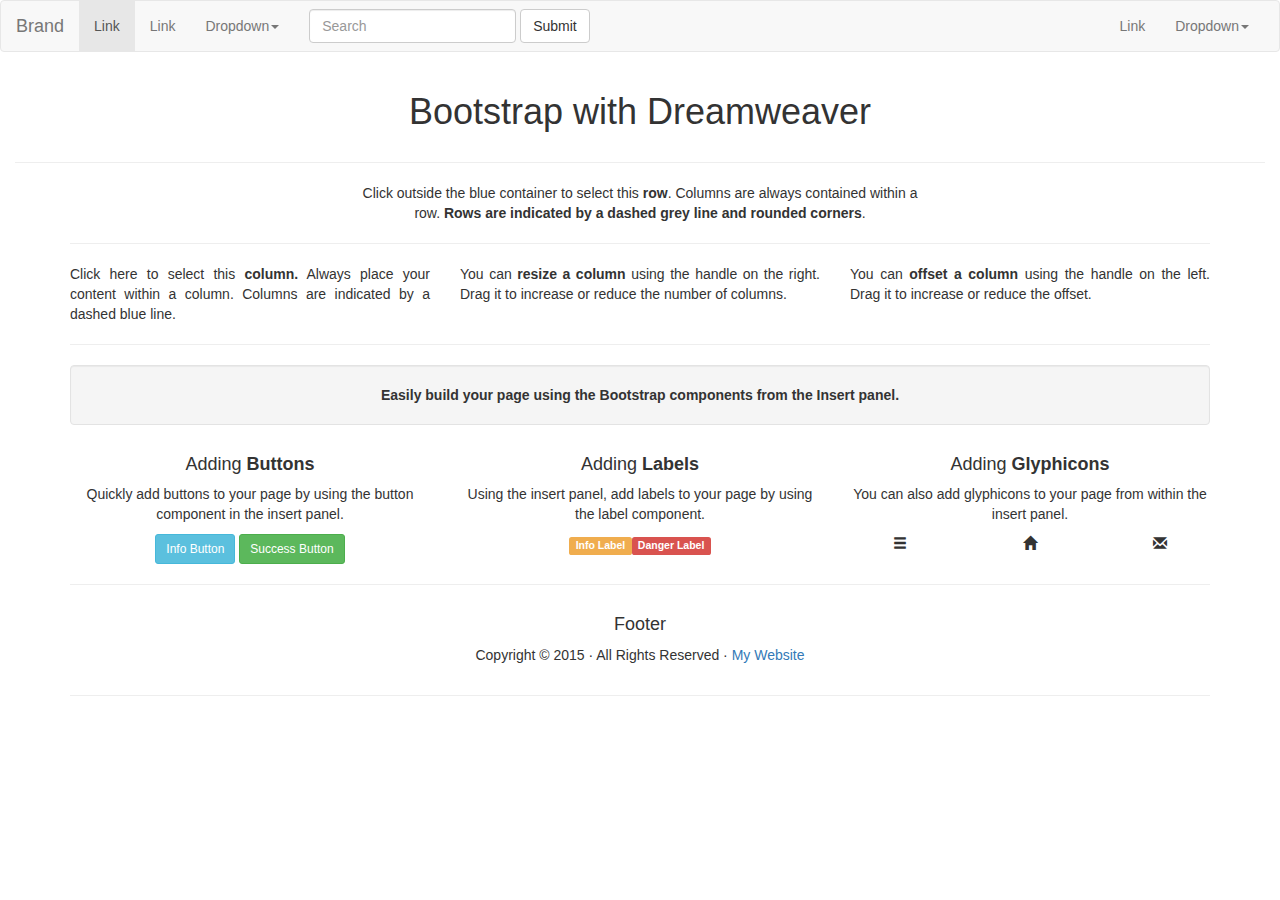
==== index.html @ a33457de "Initial Commit" ====
<!DOCTYPE html>
<html lang="en">
<head>
<meta charset="utf-8">
<meta http-equiv="X-UA-Compatible" content="IE=edge">
<meta name="viewport" content="width=device-width, initial-scale=1">
<title>Bootstrap - Prebuilt Layout</title>

<!-- Bootstrap -->
<link href="css/bootstrap.css" rel="stylesheet">

<!-- HTML5 shim and Respond.js for IE8 support of HTML5 elements and media queries -->
<!-- WARNING: Respond.js doesn't work if you view the page via file:// -->
<!--[if lt IE 9]>
      <script src="https://oss.maxcdn.com/html5shiv/3.7.2/html5shiv.min.js"></script>
      <script src="https://oss.maxcdn.com/respond/1.4.2/respond.min.js"></script>
    <![endif]-->
</head>
<body>
<nav class="navbar navbar-default">
  <div class="container-fluid"> 
    <!-- Brand and toggle get grouped for better mobile display -->
    <div class="navbar-header">
      <button type="button" class="navbar-toggle collapsed" data-toggle="collapse" data-target="#defaultNavbar1"><span class="sr-only">Toggle navigation</span><span class="icon-bar"></span><span class="icon-bar"></span><span class="icon-bar"></span></button>
      <a class="navbar-brand" href="#">Brand</a></div>
    <!-- Collect the nav links, forms, and other content for toggling -->
    <div class="collapse navbar-collapse" id="defaultNavbar1">
      <ul class="nav navbar-nav">
        <li class="active"><a href="#">Link<span class="sr-only">(current)</span></a></li>
        <li><a href="#">Link</a></li>
        <li class="dropdown"><a href="#" class="dropdown-toggle" data-toggle="dropdown" role="button" aria-expanded="false">Dropdown<span class="caret"></span></a>
          <ul class="dropdown-menu" role="menu">
            <li><a href="#">Action</a></li>
            <li><a href="#">Another action</a></li>
            <li><a href="#">Something else here</a></li>
            <li class="divider"></li>
            <li><a href="#">Separated link</a></li>
            <li class="divider"></li>
            <li><a href="#">One more separated link</a></li>
          </ul>
        </li>
      </ul>
      <form class="navbar-form navbar-left" role="search">
        <div class="form-group">
          <input type="text" class="form-control" placeholder="Search">
        </div>
        <button type="submit" class="btn btn-default">Submit</button>
      </form>
      <ul class="nav navbar-nav navbar-right">
        <li><a href="#">Link</a></li>
        <li class="dropdown"><a href="#" class="dropdown-toggle" data-toggle="dropdown" role="button" aria-expanded="false">Dropdown<span class="caret"></span></a>
          <ul class="dropdown-menu" role="menu">
            <li><a href="#">Action</a></li>
            <li><a href="#">Another action</a></li>
            <li><a href="#">Something else here</a></li>
            <li class="divider"></li>
            <li><a href="#">Separated link</a></li>
          </ul>
        </li>
      </ul>
    </div>
    <!-- /.navbar-collapse --> 
  </div>
  <!-- /.container-fluid --> 
</nav>
<div class="container-fluid">
  <div class="row">
    <div class="col-md-6 col-md-offset-3">
      <h1 class="text-center">Bootstrap with Dreamweaver</h1>
    </div>
  </div>
  <hr>
</div>
<div class="container">
  <div class="row text-center">
    <div class="col-md-6 col-md-offset-3">Click outside the blue container to select this <strong>row</strong>. Columns are always contained within a row. <strong>Rows are indicated by a dashed grey line and rounded corners</strong>. </div>
  </div>
  <hr>
  <div class="row">
    <div class="text-justify col-sm-4"> Click here to select this<strong> column.</strong> Always place your content within a column. Columns are indicated by a dashed blue line. </div>
    <div class="col-sm-4 text-justify"> You can <strong>resize a column</strong> using the handle on the right. Drag it to increase or reduce the number of columns.</div>
    <div class="col-sm-4 text-justify"> You can <strong>offset a column</strong> using the handle on the left. Drag it to increase or reduce the offset. </div>
  </div>
  <hr>
  <div class="row">
    <div class="text-center col-md-12">
      <div class="well"><strong> Easily build your page using the Bootstrap components from the Insert panel.</strong></div>
    </div>
  </div>
  <div class="row">
    <div class="col-sm-4 text-center">
      <h4>Adding <strong>Buttons</strong></h4>
      <p>Quickly add buttons to your page by using the button component in the insert panel. </p>
      <button type="button" class="btn btn-info btn-sm">Info Button</button>
      <button type="button" class="btn btn-success btn-sm">Success Button</button>
    </div>
    <div class="text-center col-sm-4">
      <h4>Adding <strong>Labels</strong></h4>
      <p>Using the insert panel, add labels to your page by using the label component.</p>
      <span class="label label-warning">Info Label</span><span class="label label-danger">Danger Label</span> </div>
    <div class="text-center col-sm-4">
      <h4>Adding <strong>Glyphicons</strong></h4>
      <p>You can also add glyphicons to your page from within the insert panel.</p>
      <div class="row">
        <div class="col-xs-4"><span class="glyphicon glyphicon-menu-hamburger" aria-hidden="true"></span></div>
        <div class="col-xs-4"><span class="glyphicon glyphicon-home" aria-hidden="true"> </span> </div>
        <div class="col-xs-4"><span class="glyphicon glyphicon-envelope" aria-hidden="true"></span></div>
      </div>
    </div>
  </div>
  <hr>
  <div class="row">
    <div class="text-center col-md-6 col-md-offset-3">
      <h4>Footer </h4>
      <p>Copyright &copy; 2015 &middot; All Rights Reserved &middot; <a href="http://yourwebsite.com/" >My Website</a></p>
    </div>
  </div>
  <hr>
</div>
<!-- jQuery (necessary for Bootstrap's JavaScript plugins) --> 
<script src="js/jquery-1.11.3.min.js"></script>

<!-- Include all compiled plugins (below), or include individual files as needed --> 
<script src="js/bootstrap.js"></script>
</body>
</html>
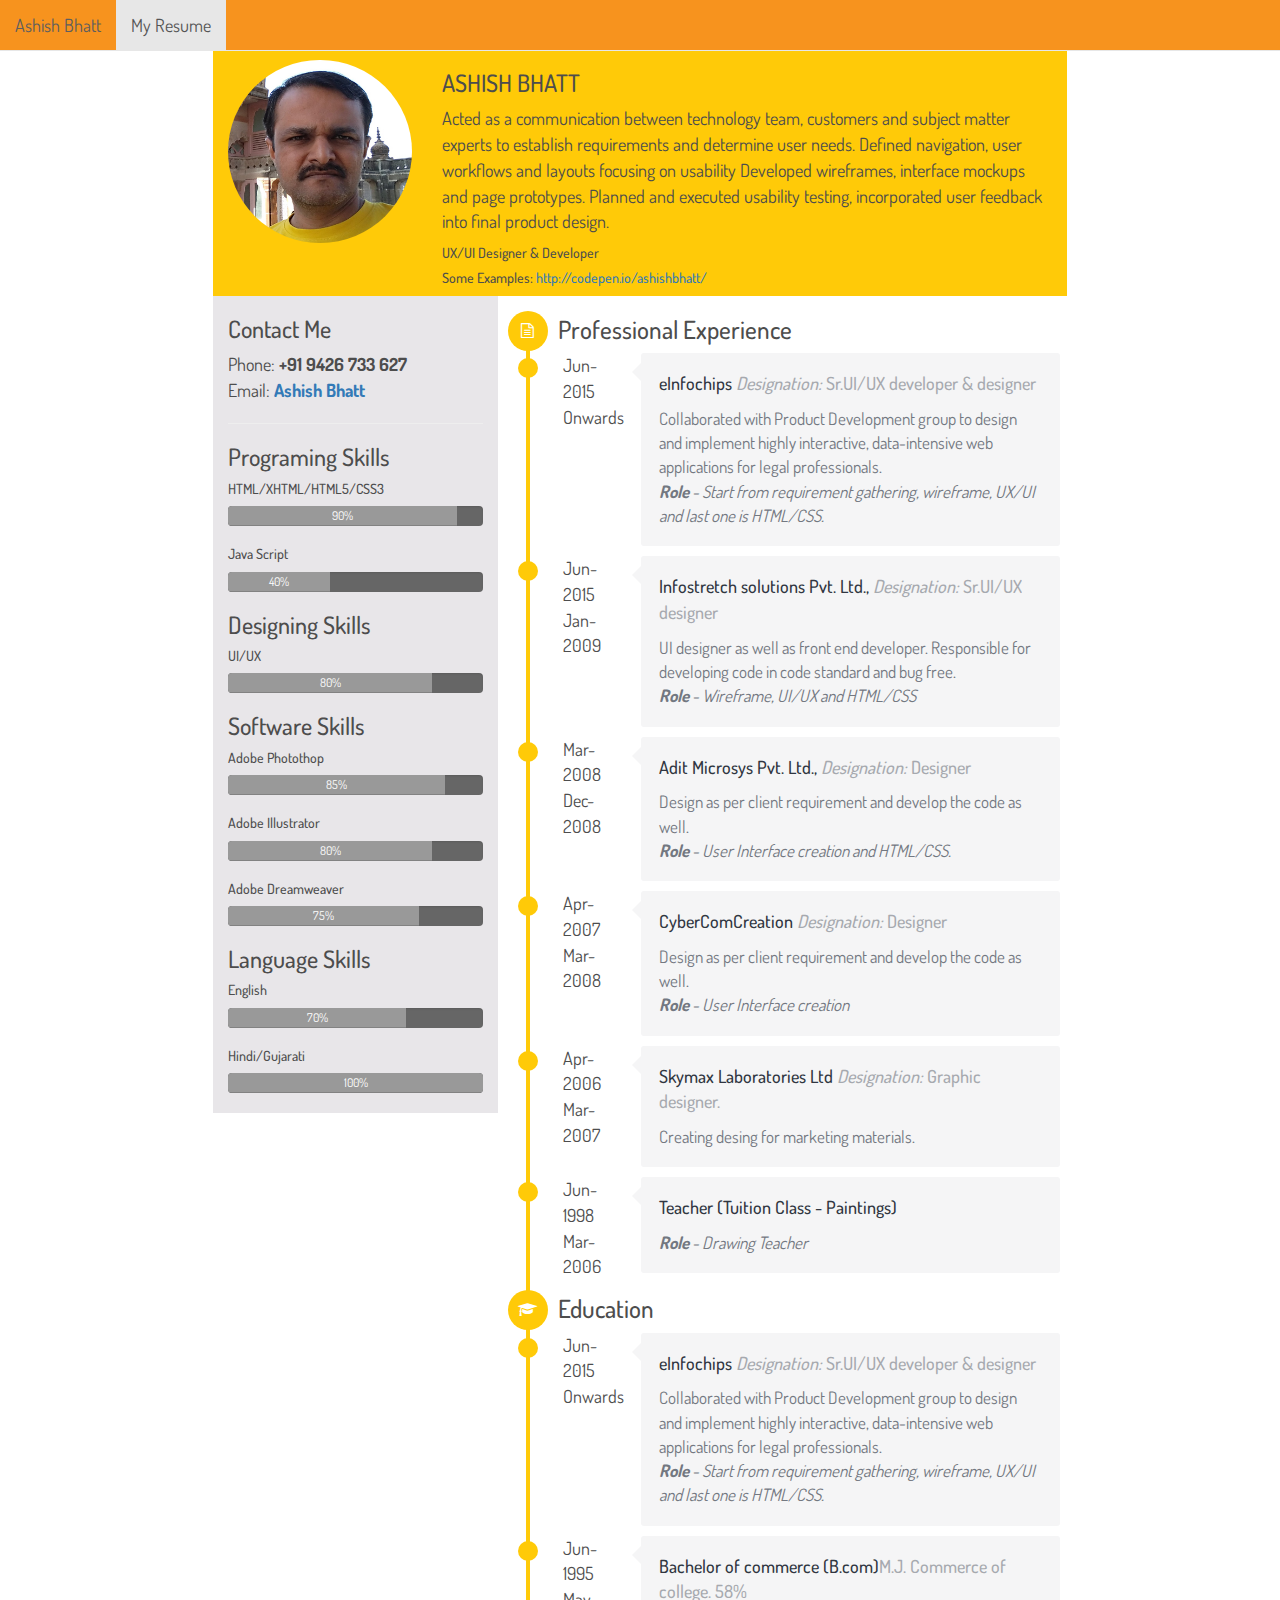
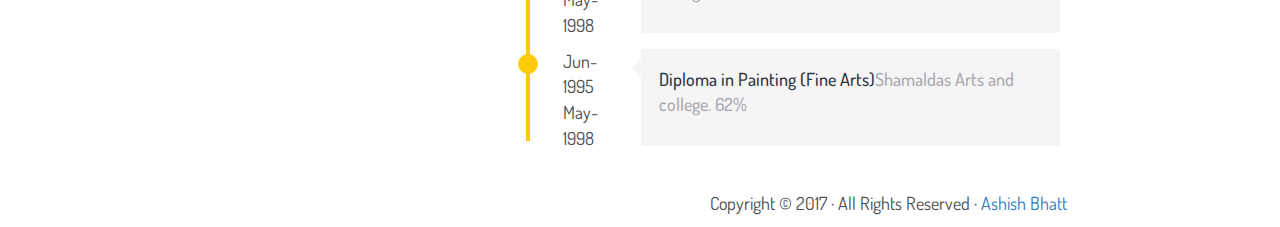
==== commit c660b24d: "Resume upload" ====
--- a/index.html
+++ b/index.html
@@ -3,124 +3,217 @@
 <head>
 <meta charset="utf-8">
 <meta http-equiv="X-UA-Compatible" content="IE=edge">
-<meta name="viewport" content="width=device-width, initial-scale=1">
-<title>Bootstrap - Prebuilt Layout</title>
-
+<meta name="viewport" content="width=device-width, initial-scale=1.0, maximum-scale=1.0, user-scalable=no" />
+<title>Ashish Bhatt</title>
 <!-- Bootstrap -->
 <link href="css/bootstrap.css" rel="stylesheet">
-
+<link href="css/theme.css" rel="stylesheet">
+<link href="fonts/font-awesome.min.css" rel="stylesheet">
+<link href="https://fonts.googleapis.com/css?family=Dosis:300,400" rel="stylesheet">
 <!-- HTML5 shim and Respond.js for IE8 support of HTML5 elements and media queries -->
 <!-- WARNING: Respond.js doesn't work if you view the page via file:// -->
 <!--[if lt IE 9]>
       <script src="https://oss.maxcdn.com/html5shiv/3.7.2/html5shiv.min.js"></script>
       <script src="https://oss.maxcdn.com/respond/1.4.2/respond.min.js"></script>
     <![endif]-->
+    
 </head>
 <body>
-<nav class="navbar navbar-default">
+<nav class="navbar navbar-default navbar-fixed-top">
   <div class="container-fluid"> 
     <!-- Brand and toggle get grouped for better mobile display -->
     <div class="navbar-header">
       <button type="button" class="navbar-toggle collapsed" data-toggle="collapse" data-target="#defaultNavbar1"><span class="sr-only">Toggle navigation</span><span class="icon-bar"></span><span class="icon-bar"></span><span class="icon-bar"></span></button>
-      <a class="navbar-brand" href="#">Brand</a></div>
+      <a class="navbar-brand" href="#">Ashish Bhatt</a></div>
     <!-- Collect the nav links, forms, and other content for toggling -->
     <div class="collapse navbar-collapse" id="defaultNavbar1">
       <ul class="nav navbar-nav">
-        <li class="active"><a href="#">Link<span class="sr-only">(current)</span></a></li>
-        <li><a href="#">Link</a></li>
-        <li class="dropdown"><a href="#" class="dropdown-toggle" data-toggle="dropdown" role="button" aria-expanded="false">Dropdown<span class="caret"></span></a>
-          <ul class="dropdown-menu" role="menu">
-            <li><a href="#">Action</a></li>
-            <li><a href="#">Another action</a></li>
-            <li><a href="#">Something else here</a></li>
-            <li class="divider"></li>
-            <li><a href="#">Separated link</a></li>
-            <li class="divider"></li>
-            <li><a href="#">One more separated link</a></li>
-          </ul>
-        </li>
-      </ul>
-      <form class="navbar-form navbar-left" role="search">
-        <div class="form-group">
-          <input type="text" class="form-control" placeholder="Search">
-        </div>
-        <button type="submit" class="btn btn-default">Submit</button>
-      </form>
-      <ul class="nav navbar-nav navbar-right">
-        <li><a href="#">Link</a></li>
-        <li class="dropdown"><a href="#" class="dropdown-toggle" data-toggle="dropdown" role="button" aria-expanded="false">Dropdown<span class="caret"></span></a>
-          <ul class="dropdown-menu" role="menu">
-            <li><a href="#">Action</a></li>
-            <li><a href="#">Another action</a></li>
-            <li><a href="#">Something else here</a></li>
-            <li class="divider"></li>
-            <li><a href="#">Separated link</a></li>
-          </ul>
-        </li>
+        <li class="active"><a href="#">My Resume<span class="sr-only">(current)</span></a></li>
+        <!--<li><a href="#">Profile</a></li>
+        <li><a href="#">Work By Me</a></li>
+        <li><a href="#">Contact Me</a></li>-->
       </ul>
     </div>
     <!-- /.navbar-collapse --> 
   </div>
   <!-- /.container-fluid --> 
 </nav>
-<div class="container-fluid">
+<div class="container col-lg-8 col-lg-offset-2">
+  <div class="row cv-head">
+    <div class="col-lg-3 padding-t-10 padding-b-10"><img src="img/ashishBhatt.jpg" alt="" class="img-circle img-responsive"/></div>
+    <div class="col-lg-9">
+		<h3 class="text-uppercase">Ashish bhatt <span class="visible-xs text-capitalize">Resume</span></h3>
+      <span class="clearfix"></span>
+      <p>Acted as a communication between technology team, customers and subject matter experts to establish requirements and determine user needs.
+        Defined navigation, user workflows and layouts focusing on usability
+        Developed wireframes, interface mockups and page prototypes.
+        Planned and executed usability testing, incorporated user feedback into final product design.</p>
+        <h5>UX/UI Designer & Developer</h5>
+      <h5>Some Examples: <a href="">http://codepen.io/ashishbhatt/</a></h5>
+    </div>
+  </div>
   <div class="row">
-    <div class="col-md-6 col-md-offset-3">
-      <h1 class="text-center">Bootstrap with Dreamweaver</h1>
-    </div>
-  </div>
-  <hr>
-</div>
-<div class="container">
-  <div class="row text-center">
-    <div class="col-md-6 col-md-offset-3">Click outside the blue container to select this <strong>row</strong>. Columns are always contained within a row. <strong>Rows are indicated by a dashed grey line and rounded corners</strong>. </div>
-  </div>
-  <hr>
+    <div class="col-lg-4 cv-left">
+		<div class="row">
+		  <h3 class="col-xs-12">Contact Me</h3>
+		  <span class="col-xs-12">Phone: <strong>+91 9426 733 627</strong></span> 
+			<span class="col-xs-12">Email: <strong><a href="mailto:ashishbhatt1ster@gmail.com" target="new">Ashish Bhatt</a></strong></span>
+      </div>
+      <hr>
+      <h3>Programing Skills</h3>
+      <h5 class="text-uppercase">HTML/XHTML/HTML5/CSS3</h5>
+      <div class="progress">
+        <div class="progress-bar" style="width: 90%;"> 90% </div>
+      </div>
+      <h5 class="">Java Script</h5>
+      <div class="progress">
+        <div class="progress-bar" style="width: 40%;"> 40% </div>
+      </div>
+      <h3>Designing Skills</h3>
+      <h5 class="">UI/UX</h5>
+      <div class="progress">
+        <div class="progress-bar" style="width: 80%;"> 80% </div>
+      </div>
+      <h3>Software Skills</h3>
+      <h5 class="">Adobe Photothop</h5>
+      <div class="progress">
+        <div class="progress-bar" style="width: 85%;"> 85% </div>
+      </div>
+      <h5 class="">Adobe Illustrator</h5>
+      <div class="progress">
+        <div class="progress-bar" style="width: 80%;"> 80% </div>
+      </div>
+      <h5 class="">Adobe Dreamweaver</h5>
+      <div class="progress">
+        <div class="progress-bar" style="width: 75%;"> 75% </div>
+      </div>
+      <h3>Language Skills</h3>
+      <h5 class="">English</h5>
+      <div class="progress">
+        <div class="progress-bar" style="width: 70%;"> 70% </div>
+      </div>
+      <h5 class="">Hindi/Gujarati</h5>
+      <div class="progress">
+        <div class="progress-bar" style="width: 100%;"> 100% </div>
+      </div>
+    </div>
+    <div class="col-lg-8"> 
+          <div class="row margin-t-10">
+            <div class="timeline-centered">
+              <article class="timeline-entry">
+                <div class="timeline-entry-inner">
+                  <div class="timeline-icon bg-success"> <i class="fa fa-file-text-o"></i> </div>
+                  <h2 class="margin-t-5 margin-l-50">Professional Experience</h2>
+                  <span class="clearfix visible-xs"></span>
+                  <div class="timeline-icon-xs margin-r-10"></div>
+                  <div class="col-lg-2 col-xs-3">Jun-2015 Onwards</div>
+                   <div class="timeline-label col-lg-9 col-xs-7">
+                    <h2><a href="#">eInfochips</a> <span><em>Designation:</em> Sr.UI/UX developer & designer</span></h2>
+                    <p>Collaborated with Product Development group to design and implement highly interactive, data-intensive web applications for legal professionals. <br><em><strong>Role</strong> - Start from requirement gathering, wireframe, UX/UI and last one is HTML/CSS.</em></p>
+                  </div>
+                </div>
+              </article>
+              <article class="timeline-entry">
+                <div class="timeline-entry-inner">
+                  <span class="clearfix visible-xs"></span>
+                  <div class="timeline-icon-xs margin-r-10"></div>
+                  <div class="col-lg-2 col-xs-3">Jun-2015 Jan-2009</div>
+                   <div class="timeline-label col-lg-9 col-xs-7">
+                    <h2><a href="#">Infostretch solutions Pvt. Ltd.,</a> <span><em>Designation:</em> Sr.UI/UX designer</span></h2>
+                    <p>UI designer as well as front end developer. Responsible for developing code in code standard and bug free. <br><em><strong>Role</strong> - Wireframe, UI/UX and HTML/CSS</em></p>
+                  </div>
+                </div>
+              </article>
+              <article class="timeline-entry">
+                <div class="timeline-entry-inner">
+                  <span class="clearfix visible-xs"></span>
+                  <div class="timeline-icon-xs margin-r-10"></div>
+                  <div class="col-lg-2 col-xs-3">Mar-2008 Dec-2008</div>
+                   <div class="timeline-label col-lg-9 col-xs-7">
+                    <h2><a href="#">Adit Microsys Pvt. Ltd.,</a> <span><em>Designation:</em> Designer</span></h2>
+                    <p>Design as per client requirement and develop the code as well.<br><em><strong>Role</strong> - User Interface creation and HTML/CSS.</em></p>
+                  </div>
+                </div>
+              </article>
+              <article class="timeline-entry">
+                <div class="timeline-entry-inner">
+                  <span class="clearfix visible-xs"></span>
+                  <div class="timeline-icon-xs margin-r-10"></div>
+                  <div class="col-lg-2 col-xs-3">Apr-2007 Mar-2008</div>
+                   <div class="timeline-label col-lg-9 col-xs-7">
+                    <h2><a href="#">CyberComCreation</a> <span><em>Designation:</em> Designer</span></h2>
+                    <p>Design as per client requirement and develop the code as well.<br><em><strong>Role</strong> - User Interface creation</em></p>
+                  </div>
+                </div>
+              </article>
+              <article class="timeline-entry">
+                <div class="timeline-entry-inner">
+                  <span class="clearfix visible-xs"></span>
+                  <div class="timeline-icon-xs margin-r-10"></div>
+                  <div class="col-lg-2 col-xs-3">Apr-2006 Mar-2007</div>
+                   <div class="timeline-label col-lg-9 col-xs-7">
+                    <h2><a href="#">Skymax Laboratories Ltd</a> <span><em>Designation:</em> Graphic designer.</span></h2>
+                    <p>Creating desing for marketing materials.</p>
+                  </div>
+                </div>
+              </article>
+              <article class="timeline-entry">
+                <div class="timeline-entry-inner">
+                  <span class="clearfix visible-xs"></span>
+                  <div class="timeline-icon-xs margin-r-10"></div>
+                  <div class="col-lg-2 col-xs-3">Jun-1998 Mar-2006</div>
+                   <div class="timeline-label col-lg-9 col-xs-7">
+                    <h2><a href="#">Teacher (Tuition Class - Paintings)</a></h2>
+                    <p><em><strong>Role</strong> - Drawing Teacher</em></p>
+                  </div>
+                </div>
+              </article>
+              <article class="timeline-entry">
+                <div class="timeline-entry-inner">
+                  <div class="timeline-icon bg-success"> <i class="fa fa-graduation-cap"></i> </div>
+                  <h2 class="margin-t-5 margin-l-50">Education</h2>
+                  <span class="clearfix visible-xs"></span>
+                  <div class="timeline-icon-xs margin-r-10"></div>
+                  <div class="col-lg-2 col-xs-3">Jun-2015 Onwards</div>
+                   <div class="timeline-label col-lg-9 col-xs-7">
+                    <h2><a href="#">eInfochips</a> <span><em>Designation:</em> Sr.UI/UX developer & designer</span></h2>
+                    <p>Collaborated with Product Development group to design and implement highly interactive, data-intensive web applications for legal professionals. <br><em><strong>Role</strong> - Start from requirement gathering, wireframe, UX/UI and last one is HTML/CSS.</em></p>
+                  </div>
+                </div>
+              </article>
+              <article class="timeline-entry">
+                <div class="timeline-entry-inner">
+                  <span class="clearfix visible-xs"></span>
+                  <div class="timeline-icon-xs margin-r-10"></div>
+                  <div class="col-lg-2 col-xs-3">Jun-1995 May-1998</div>
+                   <div class="timeline-label col-lg-9 col-xs-7">
+					   <h2><a href="#">Bachelor of commerce (B.com)</a><span>M.J. Commerce of college. 58% </span></h2>
+                  </div>
+                </div>
+              </article>
+              <article class="timeline-entry">
+                <div class="timeline-entry-inner">
+                  <span class="clearfix visible-xs"></span>
+                  <div class="timeline-icon-xs margin-r-10"></div>
+                  <div class="col-lg-2 col-xs-3">Jun-1995 May-1998</div>
+                   <div class="timeline-label col-lg-9 col-xs-7">
+					   <h2><a href="#">Diploma in Painting (Fine Arts)</a><span>Shamaldas Arts and college. 62% </span></h2>
+                  </div>
+                </div>
+              </article>
+            </div>
+          </div>
+    </div>
+  </div>
   <div class="row">
-    <div class="text-justify col-sm-4"> Click here to select this<strong> column.</strong> Always place your content within a column. Columns are indicated by a dashed blue line. </div>
-    <div class="col-sm-4 text-justify"> You can <strong>resize a column</strong> using the handle on the right. Drag it to increase or reduce the number of columns.</div>
-    <div class="col-sm-4 text-justify"> You can <strong>offset a column</strong> using the handle on the left. Drag it to increase or reduce the offset. </div>
-  </div>
-  <hr>
-  <div class="row">
-    <div class="text-center col-md-12">
-      <div class="well"><strong> Easily build your page using the Bootstrap components from the Insert panel.</strong></div>
-    </div>
-  </div>
-  <div class="row">
-    <div class="col-sm-4 text-center">
-      <h4>Adding <strong>Buttons</strong></h4>
-      <p>Quickly add buttons to your page by using the button component in the insert panel. </p>
-      <button type="button" class="btn btn-info btn-sm">Info Button</button>
-      <button type="button" class="btn btn-success btn-sm">Success Button</button>
-    </div>
-    <div class="text-center col-sm-4">
-      <h4>Adding <strong>Labels</strong></h4>
-      <p>Using the insert panel, add labels to your page by using the label component.</p>
-      <span class="label label-warning">Info Label</span><span class="label label-danger">Danger Label</span> </div>
-    <div class="text-center col-sm-4">
-      <h4>Adding <strong>Glyphicons</strong></h4>
-      <p>You can also add glyphicons to your page from within the insert panel.</p>
-      <div class="row">
-        <div class="col-xs-4"><span class="glyphicon glyphicon-menu-hamburger" aria-hidden="true"></span></div>
-        <div class="col-xs-4"><span class="glyphicon glyphicon-home" aria-hidden="true"> </span> </div>
-        <div class="col-xs-4"><span class="glyphicon glyphicon-envelope" aria-hidden="true"></span></div>
-      </div>
-    </div>
-  </div>
-  <hr>
-  <div class="row">
-    <div class="text-center col-md-6 col-md-offset-3">
-      <h4>Footer </h4>
-      <p>Copyright &copy; 2015 &middot; All Rights Reserved &middot; <a href="http://yourwebsite.com/" >My Website</a></p>
-    </div>
-  </div>
-  <hr>
+    <div class="text-right">
+      <p>Copyright &copy; 2017 &middot; All Rights Reserved &middot; <a href="" >Ashish Bhatt</a></p>
+    </div>
+  </div>
 </div>
 <!-- jQuery (necessary for Bootstrap's JavaScript plugins) --> 
-<script src="js/jquery-1.11.3.min.js"></script>
-
+<script src="js/jquery-1.11.3.min.js"></script> 
 <!-- Include all compiled plugins (below), or include individual files as needed --> 
-<script src="js/bootstrap.js"></script>
+<script src="js/bootstrap.js"></script> 
 </body>
 </html>
--- a/css/theme.css
+++ b/css/theme.css
@@ -0,0 +1,114 @@
+.margin-t-0{margin-top: 0 }
+.margin-t-5{margin-top: 5px }
+.margin-t-10{margin-top: 10px }
+.margin-r-0{margin-right: 0 }
+.margin-r-5{margin-right: 5px }
+.margin-r-10{margin-right: 10px }
+.margin-b-0{margin-bottom: 0 }
+.margin-b-5{margin-bottom: 5px }
+.margin-b-10{margin-bottom: 10px }
+.margin-l-0{margin-left: 0 }
+.margin-l-5{margin-left: 5px }
+.margin-l-10{margin-left: 10px }
+.margin-l-50{margin-left: 50px }
+.padding-t-0{padding-top: 0 }
+.padding-t-5{padding-top: 5px }
+.padding-t-7{padding-top: 7px }
+.padding-t-10{padding-top: 10px }
+.padding-r-0{padding-right: 0 }
+.padding-r-5{padding-right: 5px }
+.padding-r-10{padding-right: 10px }
+.padding-r-15{padding-right: 15px }
+.padding-b-0{padding-bottom: 0 }
+.padding-b-5{padding-bottom: 5px }
+.padding-b-10{padding-bottom: 10px }
+.padding-l-0{padding-left: 0 }
+.padding-l-5{padding-left: 5px }
+.padding-l-10{padding-left: 10px }
+.padding-l-15{padding-left: 15px }
+.pad-0{padding: 0px !important }
+.h2, h2{font-size: 2.5rem;}
+body{padding-top: 50px;color: #4D4D4D;font-size: 1.8rem;}
+.cv-head{background-color: #FFCA08;}
+.cv-left{background-color: #E8E6E9;}
+.navbar-default{background-color: #F7931E;border-color: #e7e7e7;}
+.navbar-default .navbar-brand{color: #fff;}
+.timeline-centered{position: relative;margin-bottom: 30px;}
+.timeline-centered:before, .timeline-centered:after{content: " ";display: table;}
+.timeline-centered:after{clear: both;}
+.timeline-centered:before, .timeline-centered:after{content: " ";display: table;}
+.timeline-centered:after{clear: both;}
+.timeline-centered:before{content: '';position: absolute;display: block;width: 4px;background: #FFCA08;top: 20px;bottom: 20px;margin-left: 28px;}
+.timeline-centered .timeline-entry{position: relative;margin-top: 5px;margin-left: 30px;margin-bottom: 10px;clear: both;}
+.timeline-centered .timeline-entry:before, .timeline-centered .timeline-entry:after{content: " ";display: table;}
+.timeline-centered .timeline-entry:after{clear: both;}
+.timeline-centered .timeline-entry:before, .timeline-centered .timeline-entry:after{content: " ";display: table;}
+.timeline-centered .timeline-entry:after{clear: both;}
+.timeline-centered .timeline-entry.begin{margin-bottom: 0;}
+.timeline-centered .timeline-entry.left-aligned{float: left;}
+.timeline-centered .timeline-entry.left-aligned .timeline-entry-inner{margin-left: 0;margin-right: -18px;}
+.timeline-centered .timeline-entry.left-aligned .timeline-entry-inner .timeline-time{left: auto;right: -100px;text-align: left;}
+.timeline-centered .timeline-entry.left-aligned .timeline-entry-inner .timeline-icon{float: right;}
+.timeline-centered .timeline-entry.left-aligned .timeline-entry-inner .timeline-label{margin-left: 0;margin-right: 70px;}
+.timeline-centered .timeline-entry.left-aligned .timeline-entry-inner .timeline-label:after{left: auto;right: 0;margin-left: 0;margin-right: -9px;-moz-transform: rotate(180deg);-o-transform: rotate(180deg);-webkit-transform: rotate(180deg);-ms-transform: rotate(180deg);
+transform: rotate(180deg);}
+.timeline-centered .timeline-entry .timeline-entry-inner{position: relative;margin-left: -20px;}
+.timeline-centered .timeline-entry .timeline-entry-inner:before, .timeline-centered .timeline-entry .timeline-entry-inner:after{content: " ";display: table;}
+.timeline-centered .timeline-entry .timeline-entry-inner:after{clear: both;}
+.timeline-centered .timeline-entry .timeline-entry-inner:before, .timeline-centered .timeline-entry .timeline-entry-inner:after{content: " ";display: table;}
+.timeline-centered .timeline-entry .timeline-entry-inner:after{clear: both;}
+.timeline-centered .timeline-entry .timeline-entry-inner .timeline-time{position: absolute;left: -100px;text-align: right;padding: 10px;
+-webkit-box-sizing: border-box;-moz-box-sizing: border-box;box-sizing: border-box;}
+.timeline-centered .timeline-entry .timeline-entry-inner .timeline-time > span{display: block;}
+.timeline-centered .timeline-entry .timeline-entry-inner .timeline-time > span:first-child{font-size: 1.6rem;font-weight: bold;}
+.timeline-centered .timeline-entry .timeline-entry-inner .timeline-time > span: last-child{font-size: 1.6rem;}
+.timeline-centered .timeline-entry .timeline-entry-inner .timeline-icon{background: #fff;color: #737881;display: block;width: 40px;
+height: 40px;-webkit-background-clip: padding-box;-moz-background-clip: padding;background-clip: padding-box;-webkit-border-radius: 20px;-moz-border-radius: 20px;border-radius: 20px;text-align: center;line-height: 40px;font-size: 1.5rem;float: left;}
+.timeline-icon-xs{background: #FFCA08;color: #fff;display: block;width: 20px;height: 20px;-webkit-background-clip: padding-box;-moz-background-clip: padding;background-clip: padding-box;-webkit-border-radius: 20px;-moz-border-radius: 20px;border-radius: 20px;text-align: center;line-height: 20px;font-size: 1.5rem;float: left;margin-left: 10px;margin-top: 5px}
+.timeline-centered .timeline-entry .timeline-entry-inner .timeline-icon.bg-primary{background-color: #303641;color: #fff;}
+.timeline-centered .timeline-entry .timeline-entry-inner .timeline-icon.bg-secondary{background-color: #ee4749;color: #fff;}
+.timeline-centered .timeline-entry .timeline-entry-inner .timeline-icon.bg-success{background-color: #FFCA08;color: #fff;}
+.timeline-centered .timeline-entry .timeline-entry-inner .timeline-icon.bg-info{background-color: #21a9e1;color: #fff;}
+.timeline-centered .timeline-entry .timeline-entry-inner .timeline-icon.bg-warning{background-color: #fad839;color: #fff;}
+.timeline-centered .timeline-entry .timeline-entry-inner .timeline-icon.bg-danger{background-color: #cc2424;color: #fff;}
+.timeline-centered .timeline-entry .timeline-entry-inner .timeline-label{position: relative;background: #f5f5f6;padding: 1em;-webkit-background-clip: padding-box;-moz-background-clip: padding;background-clip: padding-box;-webkit-border-radius: 3px;-moz-border-radius: 3px;border-radius: 3px;}
+.timeline-centered .timeline-entry .timeline-entry-inner .timeline-label:after{content: '';
+display: block;
+position: absolute;
+width: 0;
+height: 0;
+border-style: solid;
+border-width: 9px 9px 9px 0;
+border-color: transparent #f5f5f6 transparent transparent;
+left: 0;
+top: 10px;
+margin-left: -9px;
+}
+.timeline-centered .timeline-entry .timeline-entry-inner .timeline-label h2, .timeline-centered .timeline-entry .timeline-entry-inner .timeline-label p{color: #737881;
+font-size: 1.7rem;
+margin: 0;
+line-height: 1.428571429;
+}
+.timeline-centered .timeline-entry .timeline-entry-inner .timeline-label p + p{margin-top: 15px;
+}
+.timeline-centered .timeline-entry .timeline-entry-inner .timeline-label h2{font-size: 1.8rem;
+margin-bottom: 10px;
+}
+.timeline-centered .timeline-entry .timeline-entry-inner .timeline-label h2 a{color: #303641;
+}
+.timeline-centered .timeline-entry .timeline-entry-inner .timeline-label h2 span{-webkit-opacity: .6;
+-moz-opacity: .6;
+opacity: .6;
+-ms-filter: alpha(opacity=60);
+filter: alpha(opacity=60);
+}
+@media (max-width: 768px){.cv-left{padding: 10px;
+}
+.col-xs-3{padding: 0;
+}
+.margin-l-50{margin-left: 40px;
+}
+}
+
+.progress{background-color: #666;}
+.progress-bar {	background-color: #999;}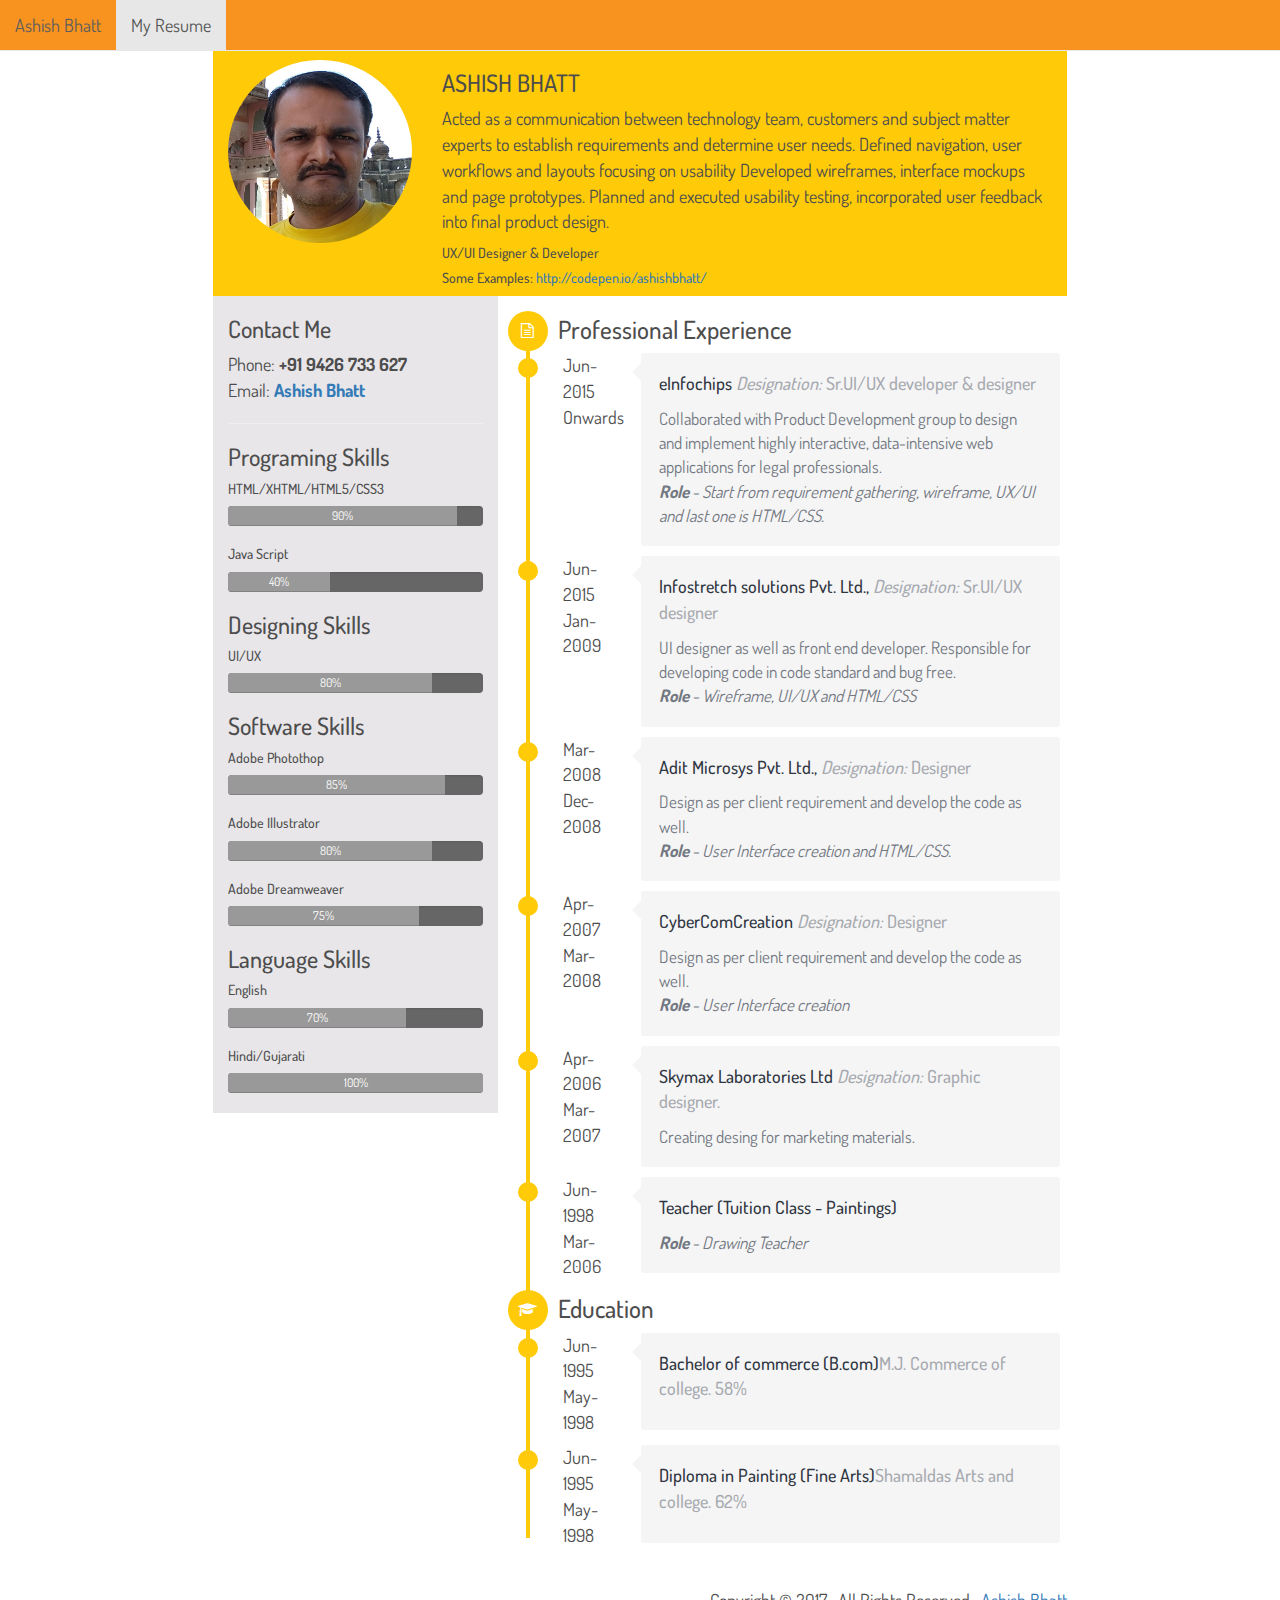
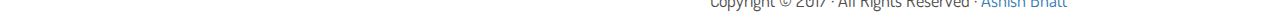
==== commit 72471812: "Remove extra text" ====
--- a/index.html
+++ b/index.html
@@ -174,20 +174,9 @@
                   <h2 class="margin-t-5 margin-l-50">Education</h2>
                   <span class="clearfix visible-xs"></span>
                   <div class="timeline-icon-xs margin-r-10"></div>
-                  <div class="col-lg-2 col-xs-3">Jun-2015 Onwards</div>
-                   <div class="timeline-label col-lg-9 col-xs-7">
-                    <h2><a href="#">eInfochips</a> <span><em>Designation:</em> Sr.UI/UX developer & designer</span></h2>
-                    <p>Collaborated with Product Development group to design and implement highly interactive, data-intensive web applications for legal professionals. <br><em><strong>Role</strong> - Start from requirement gathering, wireframe, UX/UI and last one is HTML/CSS.</em></p>
-                  </div>
-                </div>
-              </article>
-              <article class="timeline-entry">
-                <div class="timeline-entry-inner">
-                  <span class="clearfix visible-xs"></span>
-                  <div class="timeline-icon-xs margin-r-10"></div>
                   <div class="col-lg-2 col-xs-3">Jun-1995 May-1998</div>
                    <div class="timeline-label col-lg-9 col-xs-7">
-					   <h2><a href="#">Bachelor of commerce (B.com)</a><span>M.J. Commerce of college. 58% </span></h2>
+                    <h2><a href="#">Bachelor of commerce (B.com)</a><span>M.J. Commerce of college. 58% </span></h2>
                   </div>
                 </div>
               </article>
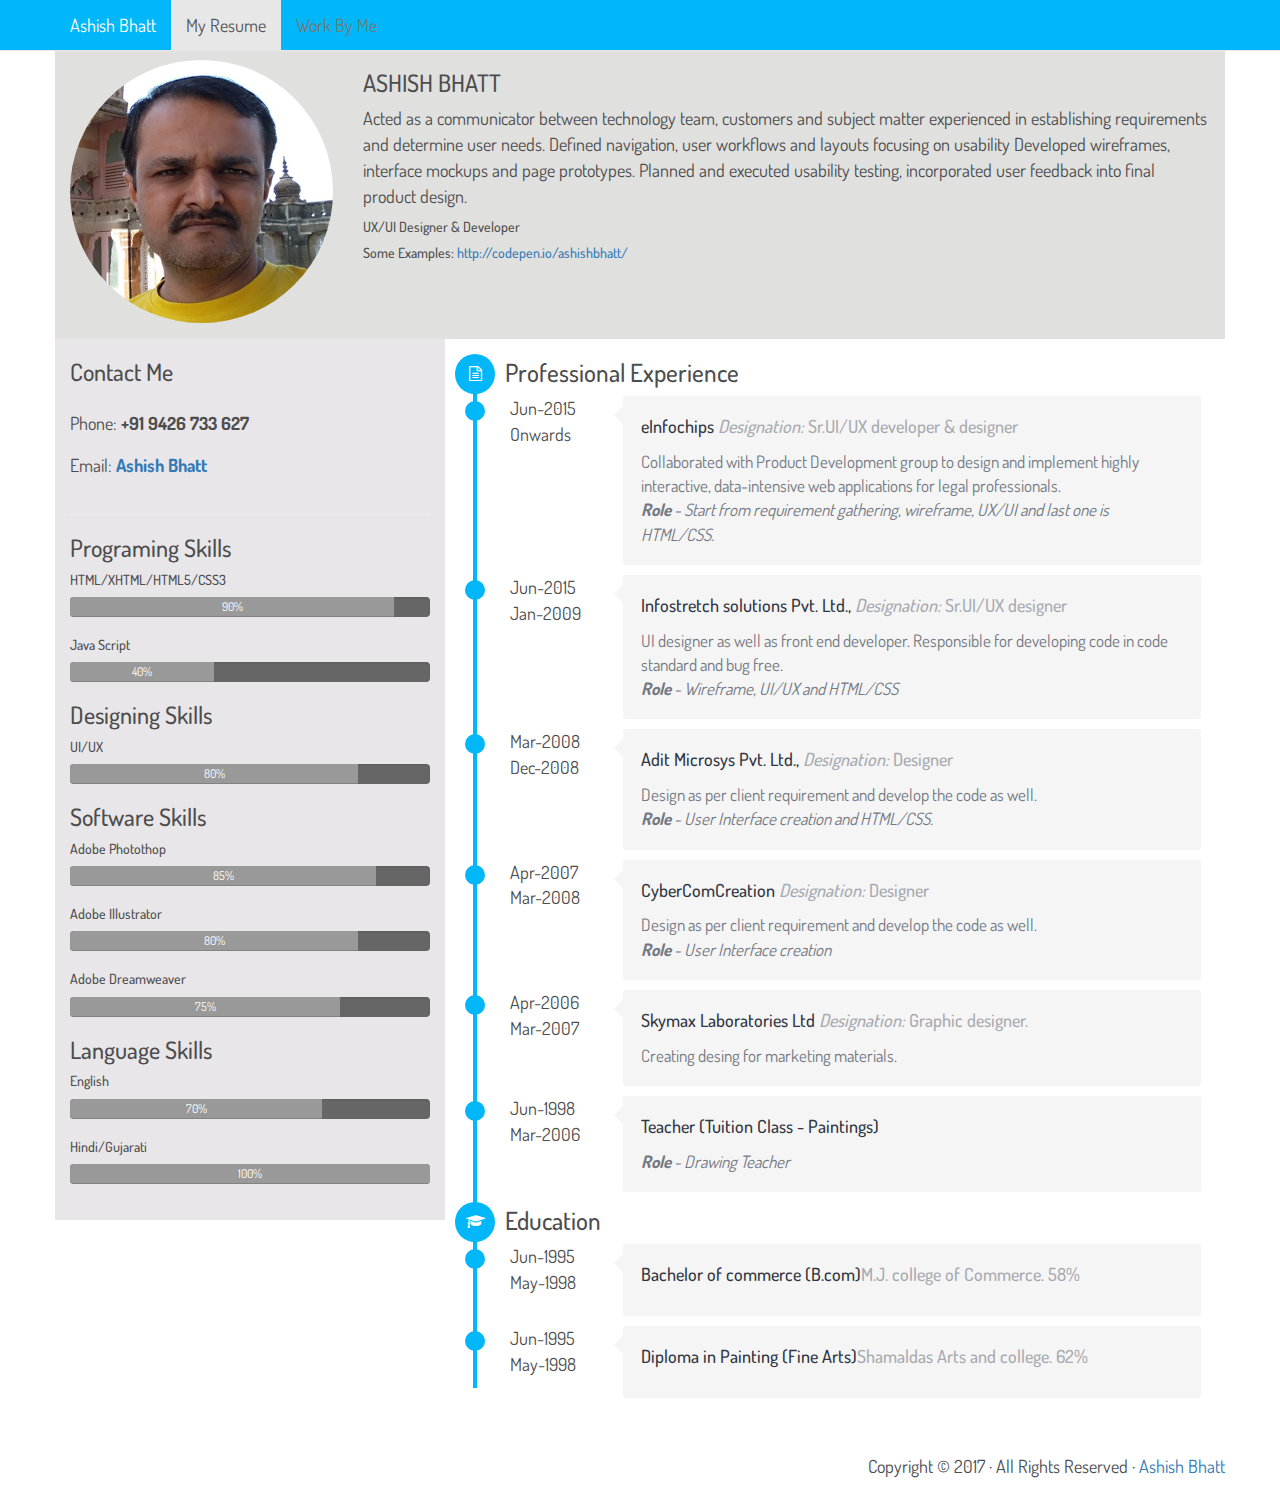
==== commit 92205a66: "Update index.html" ====
--- a/index.html
+++ b/index.html
@@ -20,16 +20,17 @@
 </head>
 <body>
 <nav class="navbar navbar-default navbar-fixed-top">
-  <div class="container-fluid"> 
+  <div class="container"> 
     <!-- Brand and toggle get grouped for better mobile display -->
     <div class="navbar-header">
       <button type="button" class="navbar-toggle collapsed" data-toggle="collapse" data-target="#defaultNavbar1"><span class="sr-only">Toggle navigation</span><span class="icon-bar"></span><span class="icon-bar"></span><span class="icon-bar"></span></button>
-      <a class="navbar-brand" href="#">Ashish Bhatt</a></div>
+      <a class="navbar-brand" href="index.html">Ashish Bhatt</a></div>
     <!-- Collect the nav links, forms, and other content for toggling -->
     <div class="collapse navbar-collapse" id="defaultNavbar1">
       <ul class="nav navbar-nav">
-        <li class="active"><a href="#">My Resume<span class="sr-only">(current)</span></a></li>
-        <!--<li><a href="#">Profile</a></li>
+        <li class="active"><a href="">My Resume<span class="sr-only">(current)</span></a></li>
+        <li><a href="work.html">Work By Me</a></li>
+		<!--<li><a href="#">Profile</a></li>
         <li><a href="#">Work By Me</a></li>
         <li><a href="#">Contact Me</a></li>-->
       </ul>
@@ -38,13 +39,13 @@
   </div>
   <!-- /.container-fluid --> 
 </nav>
-<div class="container col-lg-8 col-lg-offset-2">
+<div class="container">
   <div class="row cv-head">
     <div class="col-lg-3 padding-t-10 padding-b-10"><img src="img/ashishBhatt.jpg" alt="" class="img-circle img-responsive"/></div>
     <div class="col-lg-9">
 		<h3 class="text-uppercase">Ashish bhatt <span class="visible-xs text-capitalize">Resume</span></h3>
       <span class="clearfix"></span>
-      <p>Acted as a communication between technology team, customers and subject matter experts to establish requirements and determine user needs.
+      <p>Acted as a communicator between technology team, customers and subject matter experienced in establishing requirements and determine user needs.
         Defined navigation, user workflows and layouts focusing on usability
         Developed wireframes, interface mockups and page prototypes.
         Planned and executed usability testing, incorporated user feedback into final product design.</p>
@@ -176,7 +177,7 @@
                   <div class="timeline-icon-xs margin-r-10"></div>
                   <div class="col-lg-2 col-xs-3">Jun-1995 May-1998</div>
                    <div class="timeline-label col-lg-9 col-xs-7">
-                    <h2><a href="#">Bachelor of commerce (B.com)</a><span>M.J. Commerce of college. 58% </span></h2>
+                    <h2><a href="#">Bachelor of commerce (B.com)</a><span>M.J. college of Commerce. 58% </span></h2>
                   </div>
                 </div>
               </article>
--- a/css/theme.css
+++ b/css/theme.css
@@ -29,16 +29,16 @@
 .pad-0{padding: 0px !important }
 .h2, h2{font-size: 2.5rem;}
 body{padding-top: 50px;color: #4D4D4D;font-size: 1.8rem;}
-.cv-head{background-color: #FFCA08;}
+.cv-head{background-color: #e0e0df;}
 .cv-left{background-color: #E8E6E9;}
-.navbar-default{background-color: #F7931E;border-color: #e7e7e7;}
+.navbar-default{background-color: #02b7f9;border-color: #e7e7e7;}
 .navbar-default .navbar-brand{color: #fff;}
 .timeline-centered{position: relative;margin-bottom: 30px;}
 .timeline-centered:before, .timeline-centered:after{content: " ";display: table;}
 .timeline-centered:after{clear: both;}
 .timeline-centered:before, .timeline-centered:after{content: " ";display: table;}
 .timeline-centered:after{clear: both;}
-.timeline-centered:before{content: '';position: absolute;display: block;width: 4px;background: #FFCA08;top: 20px;bottom: 20px;margin-left: 28px;}
+.timeline-centered:before{content: '';position: absolute;display: block;width: 4px;background: #02b7f9;top: 20px;bottom: 20px;margin-left: 28px;}
 .timeline-centered .timeline-entry{position: relative;margin-top: 5px;margin-left: 30px;margin-bottom: 10px;clear: both;}
 .timeline-centered .timeline-entry:before, .timeline-centered .timeline-entry:after{content: " ";display: table;}
 .timeline-centered .timeline-entry:after{clear: both;}
@@ -64,10 +64,10 @@
 .timeline-centered .timeline-entry .timeline-entry-inner .timeline-time > span: last-child{font-size: 1.6rem;}
 .timeline-centered .timeline-entry .timeline-entry-inner .timeline-icon{background: #fff;color: #737881;display: block;width: 40px;
 height: 40px;-webkit-background-clip: padding-box;-moz-background-clip: padding;background-clip: padding-box;-webkit-border-radius: 20px;-moz-border-radius: 20px;border-radius: 20px;text-align: center;line-height: 40px;font-size: 1.5rem;float: left;}
-.timeline-icon-xs{background: #FFCA08;color: #fff;display: block;width: 20px;height: 20px;-webkit-background-clip: padding-box;-moz-background-clip: padding;background-clip: padding-box;-webkit-border-radius: 20px;-moz-border-radius: 20px;border-radius: 20px;text-align: center;line-height: 20px;font-size: 1.5rem;float: left;margin-left: 10px;margin-top: 5px}
+.timeline-icon-xs{background: #02b7f9;color: #fff;display: block;width: 20px;height: 20px;-webkit-background-clip: padding-box;-moz-background-clip: padding;background-clip: padding-box;-webkit-border-radius: 20px;-moz-border-radius: 20px;border-radius: 20px;text-align: center;line-height: 20px;font-size: 1.5rem;float: left;margin-left: 10px;margin-top: 5px}
 .timeline-centered .timeline-entry .timeline-entry-inner .timeline-icon.bg-primary{background-color: #303641;color: #fff;}
 .timeline-centered .timeline-entry .timeline-entry-inner .timeline-icon.bg-secondary{background-color: #ee4749;color: #fff;}
-.timeline-centered .timeline-entry .timeline-entry-inner .timeline-icon.bg-success{background-color: #FFCA08;color: #fff;}
+.timeline-centered .timeline-entry .timeline-entry-inner .timeline-icon.bg-success{background-color: #02b7f9;color: #fff;}
 .timeline-centered .timeline-entry .timeline-entry-inner .timeline-icon.bg-info{background-color: #21a9e1;color: #fff;}
 .timeline-centered .timeline-entry .timeline-entry-inner .timeline-icon.bg-warning{background-color: #fad839;color: #fff;}
 .timeline-centered .timeline-entry .timeline-entry-inner .timeline-icon.bg-danger{background-color: #cc2424;color: #fff;}
@@ -111,4 +111,24 @@
 }
 
 .progress{background-color: #666;}
-.progress-bar {	background-color: #999;}+.progress-bar {	background-color: #999;}
+.img-responsive, .thumbnail > img, .thumbnail a > img, .carousel-inner > .item > img, .carousel-inner > .item > a > img { width: 100%;}
+
+.col-xs-1, .col-sm-1, .col-md-1, .col-lg-1, .col-xs-2, .col-sm-2, .col-md-2, .col-lg-2, .col-xs-3, .col-sm-3, .col-md-3, .col-lg-3, .col-xs-4, .col-sm-4, .col-md-4, .col-lg-4, .col-xs-5, .col-sm-5, .col-md-5, .col-lg-5, .col-xs-6, .col-sm-6, .col-md-6, .col-lg-6, .col-xs-7, .col-sm-7, .col-md-7, .col-lg-7, .col-xs-8, .col-sm-8, .col-md-8, .col-lg-8, .col-xs-9, .col-sm-9, .col-md-9, .col-lg-9, .col-xs-10, .col-sm-10, .col-md-10, .col-lg-10, .col-xs-11, .col-sm-11, .col-md-11, .col-lg-11, .col-xs-12, .col-sm-12, .col-md-12, .col-lg-12 {
+  min-height: 1px; padding-bottom: 16px; padding-left: 15px; padding-right: 15px; position: relative;}
+ 
+.view { border:1px solid #fff; outline:5px solid #ddd; box-shadow:2px 3px 5px #ccc; overflow: hidden; position: relative; text-align: center; cursor: default;}
+.view .mask,.view .content { width: 100%; height: 100%; position: absolute; overflow: hidden; top: 0; left: 0;}
+.view img { display: block; position: relative;}
+.view h2 { text-transform: uppercase; color: #fff; text-align: center; position: relative; font-size: 17px; padding: 10px; background: rgba(0, 0, 0, 0.8);   margin: 20px 0 0 0;}
+.view p { font-family: Georgia, serif; font-style: italic; font-size: 12px; position: relative; color: #fff; padding: 10px 20px 20px; text-align: center;}
+.view-tenth img { transition: all 1s ease-in-out 0s;  -moz-transition: all 1s ease-in-out 0s; -webkit-transition: all 1s ease-in-out 0s; -o-transition: all1s ease-in-out 0s;}
+.view-tenth .mask { background-color: rgba(153, 153, 153, 0.3); -webkit-transition: all 0.5s linear; -moz-transition: all 0.5s linear; -o-transition: all 0.5s linear; -ms-transition: all 0.5s linear; transition: all 0.5s linear; -ms-filter: "progid: DXImageTransform.Microsoft.Alpha(Opacity=0)"; filter: alpha(opacity=0); opacity: 0;}
+.view-tenth h2 {border-bottom: 1px solid rgba(0, 0, 0, 0.3);background: transparent; margin: 20px 40px 0px 40px; -webkit-transform: scale(0); -moz-transform: scale(0); -o-transform: scale(0); -ms-transform: scale(0); transform: scale(0); color: #333; -webkit-transition: all 0.5s linear; -moz-transition: all 0.5s linear; -o-transition: all 0.5s linear; -ms-transition: all 0.5s linear; transition: all 0.5s linear;
+  -ms-filter: "progid: DXImageTransform.Microsoft.Alpha(Opacity=0)"; filter: alpha(opacity=0); opacity: 0;}
+.view-tenth p { color: #333; -ms-filter: "progid: DXImageTransform.Microsoft.Alpha(Opacity=0)"; filter: alpha(opacity=0); opacity: 0; -webkit-transform: scale(0); -moz-transform: scale(0); -o-transform: scale(0); -ms-transform: scale(0); transform: scale(0); -webkit-transition: all 0.5s linear;
+   -moz-transition: all 0.5s linear; -o-transition: all 0.5s linear; -ms-transition: all 0.5s linear; transition: all 0.5s linear;}
+.view-tenth:hover img { transform: scale(1.5) rotateZ(-5deg); -moz-transform: scale(1.5) rotateZ(-5deg); -webkit-transform: scale(1.5) rotateZ(-5deg);
+    -o-transform: scale(1.5) rotateZ(-5deg); opacity:0.3}
+.view-tenth:hover .mask {-ms-filter: "progid: DXImageTransform.Microsoft.Alpha(Opacity=100)";filter: alpha(opacity=100); opacity: 1;}
+.view-tenth:hover h2,.view-tenth:hover p{-webkit-transform: scale(1);-moz-transform: scale(1); -o-transform: scale(1); -ms-transform: scale(1); transform: scale(1); -ms-filter: "progid: DXImageTransform.Microsoft.Alpha(Opacity=100)"; filter: alpha(opacity=100); opacity: 1;}
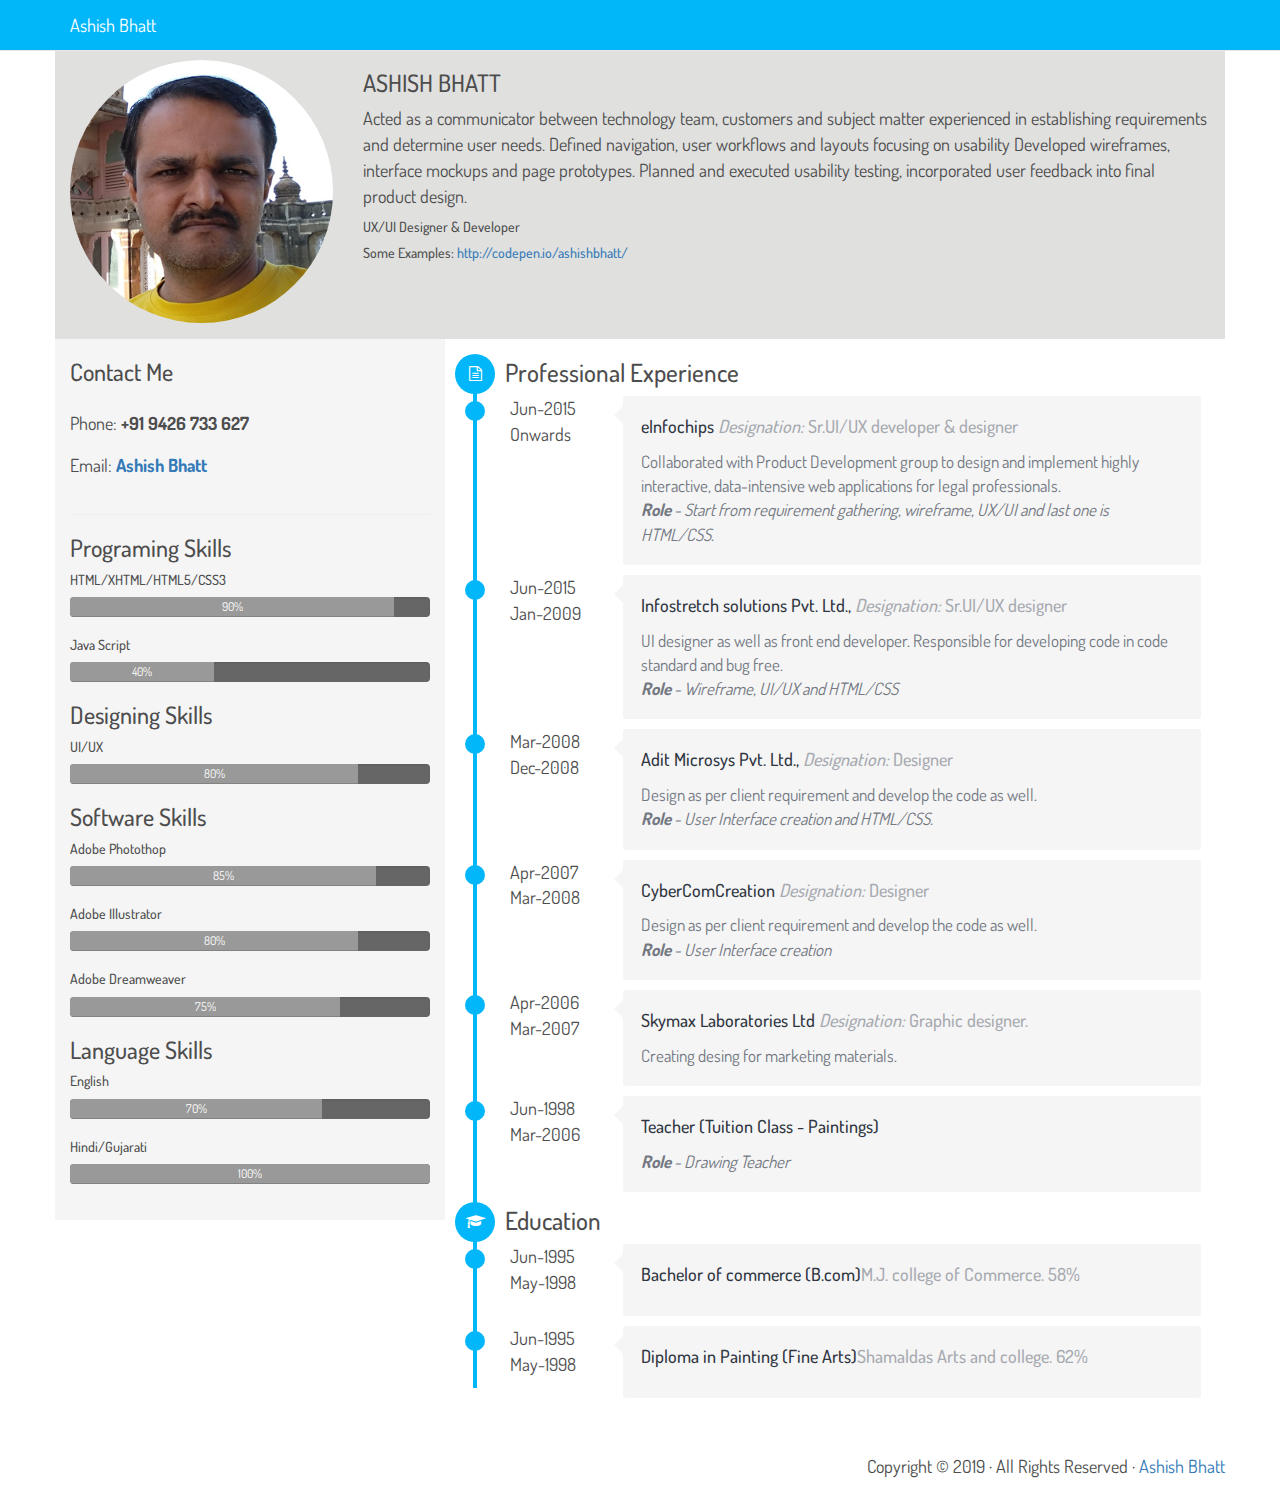
==== commit 21824ddf: "Update index.html" ====
--- a/index.html
+++ b/index.html
@@ -28,9 +28,9 @@
     <!-- Collect the nav links, forms, and other content for toggling -->
     <div class="collapse navbar-collapse" id="defaultNavbar1">
       <ul class="nav navbar-nav">
-        <li class="active"><a href="">My Resume<span class="sr-only">(current)</span></a></li>
+        <!--<li class="active"><a href="">My Resume<span class="sr-only">(current)</span></a></li>
         <li><a href="work.html">Work By Me</a></li>
-		<!--<li><a href="#">Profile</a></li>
+	<li><a href="#">Profile</a></li>
         <li><a href="#">Work By Me</a></li>
         <li><a href="#">Contact Me</a></li>-->
       </ul>
@@ -197,7 +197,7 @@
   </div>
   <div class="row">
     <div class="text-right">
-      <p>Copyright &copy; 2017 &middot; All Rights Reserved &middot; <a href="" >Ashish Bhatt</a></p>
+      <p>Copyright &copy; 2019 &middot; All Rights Reserved &middot; <a href="" >Ashish Bhatt</a></p>
     </div>
   </div>
 </div>
--- a/css/theme.css
+++ b/css/theme.css
@@ -30,7 +30,7 @@
 .h2, h2{font-size: 2.5rem;}
 body{padding-top: 50px;color: #4D4D4D;font-size: 1.8rem;}
 .cv-head{background-color: #e0e0df;}
-.cv-left{background-color: #E8E6E9;}
+.cv-left{background-color: #f5f5f6;}
 .navbar-default{background-color: #02b7f9;border-color: #e7e7e7;}
 .navbar-default .navbar-brand{color: #fff;}
 .timeline-centered{position: relative;margin-bottom: 30px;}
